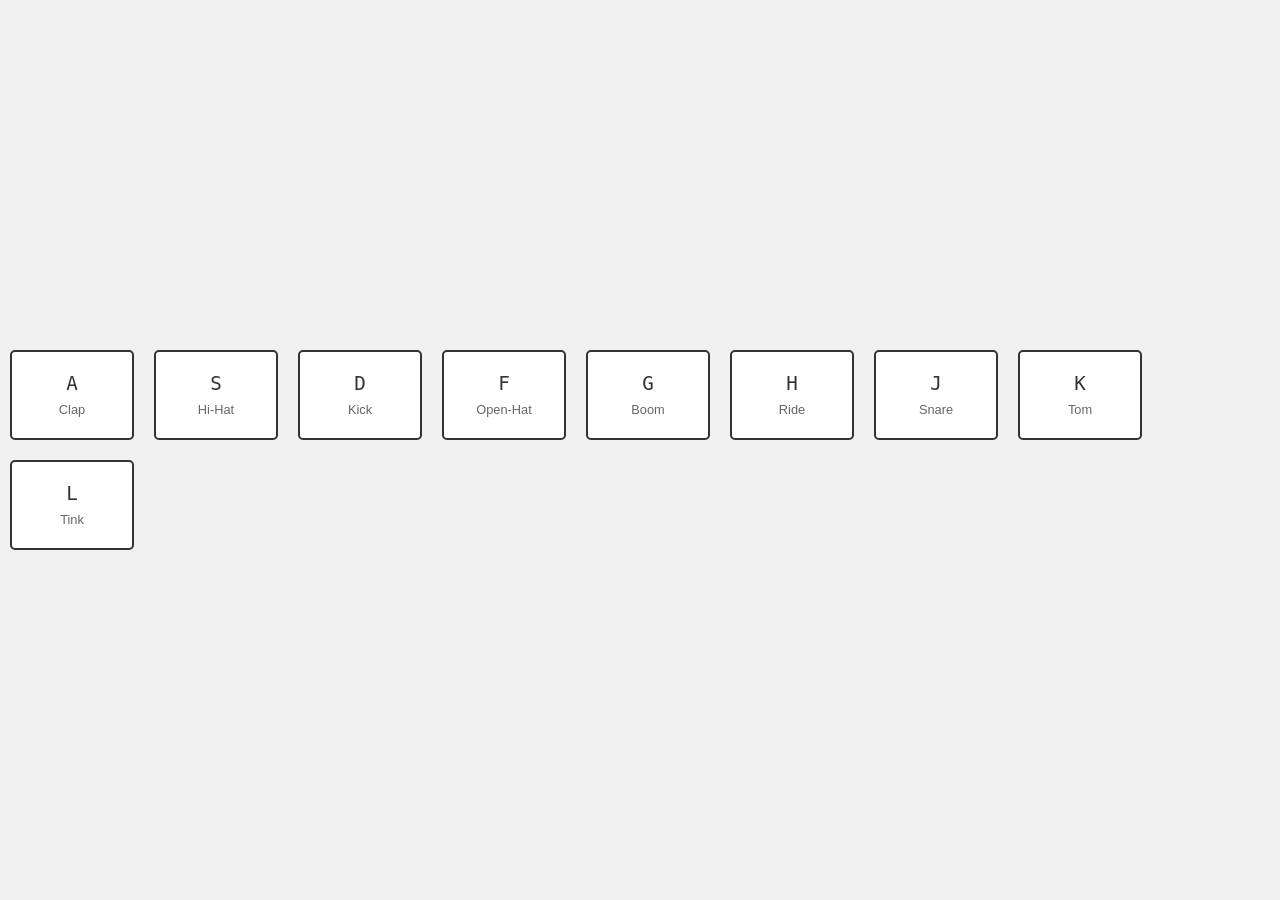
==== index.html @ 4a757ed3 "Initial files" ====
<!DOCTYPE html>
<html lang="en">
<head>
    <meta charset="UTF-8">
    <meta name="viewport" content="width=device-width, initial-scale=1.0">
    <title>Interactive Drum Kit</title>
    <link rel="stylesheet" href="/css/style.css">
</head>
<body>
    <div class="container">
        <div data-key="65" class="key">
            <kbd>A</kbd>
            <span class="sound">Clap</span>
        </div>
        <div data-key="83" class="key">
            <kbd>S</kbd>
            <span class="sound">Hi-Hat</span>
        </div>
        <div data-key="68" class="key">
            <kbd>D</kbd>
            <span class="sound">Kick</span>
        </div>
        <div data-key="70" class="key">
            <kbd>F</kbd>
            <span class="sound">Open-Hat</span>
        </div>
        <div data-key="71" class="key">
            <kbd>G</kbd>
            <span class="sound">Boom</span>
        </div>
        <div data-key="72" class="key">
            <kbd>H</kbd>
            <span class="sound">Ride</span>
        </div>
        <div data-key="74" class="key">
            <kbd>J</kbd>
            <span class="sound">Snare</span>
        </div>
        <div data-key="75" class="key">
            <kbd>K</kbd>
            <span class="sound">Tom</span>
        </div>
        <div data-key="76" class="key">
            <kbd>L</kbd>
            <span class="sound">Tink</span>
        </div>
    </div>
    <audio data-key="65" src="sounds/clap.wav"></audio>
    <audio data-key="83" src="sounds/hihat.wav"></audio>
    <audio data-key="68" src="sounds/kick.wav"></audio>
    <audio data-key="70" src="sounds/openhat.wav"></audio>
    <audio data-key="71" src="sounds/boom.wav"></audio>
    <audio data-key="72" src="sounds/ride.wav"></audio>
    <audio data-key="74" src="sounds/snare.mp3"></audio>
    <audio data-key="75" src="sounds/tom.wav"></audio>
    <audio data-key="76" src="sounds/tink.wav"></audio>
    <script src="/js/script.js"></script>
</body>
</html>
---- css/style.css ----
body {
    margin: 0;
    font-family: 'Arial', sans-serif;
    display: flex;
    justify-content: center;
    align-items: center;
    height: 100vh;
    background-color: #f0f0f0;
}

.container {
    display: flex;
    flex-wrap: wrap;
}

.key {
    border: 2px solid #333;
    border-radius: 5px;
    margin: 10px;
    padding: 20px;
    text-align: center;
    width: 80px;
    cursor: pointer;
    background-color: #fff;
    transition: background-color 0.2s ease;
}

.key:hover {
    background-color: #ddd;
}

kbd {
    font-size: 1.2rem;
    display: block;
    margin-bottom: 5px;
    color: #333;
}

.sound {
    font-size: 0.8rem;
    color: #666;
}
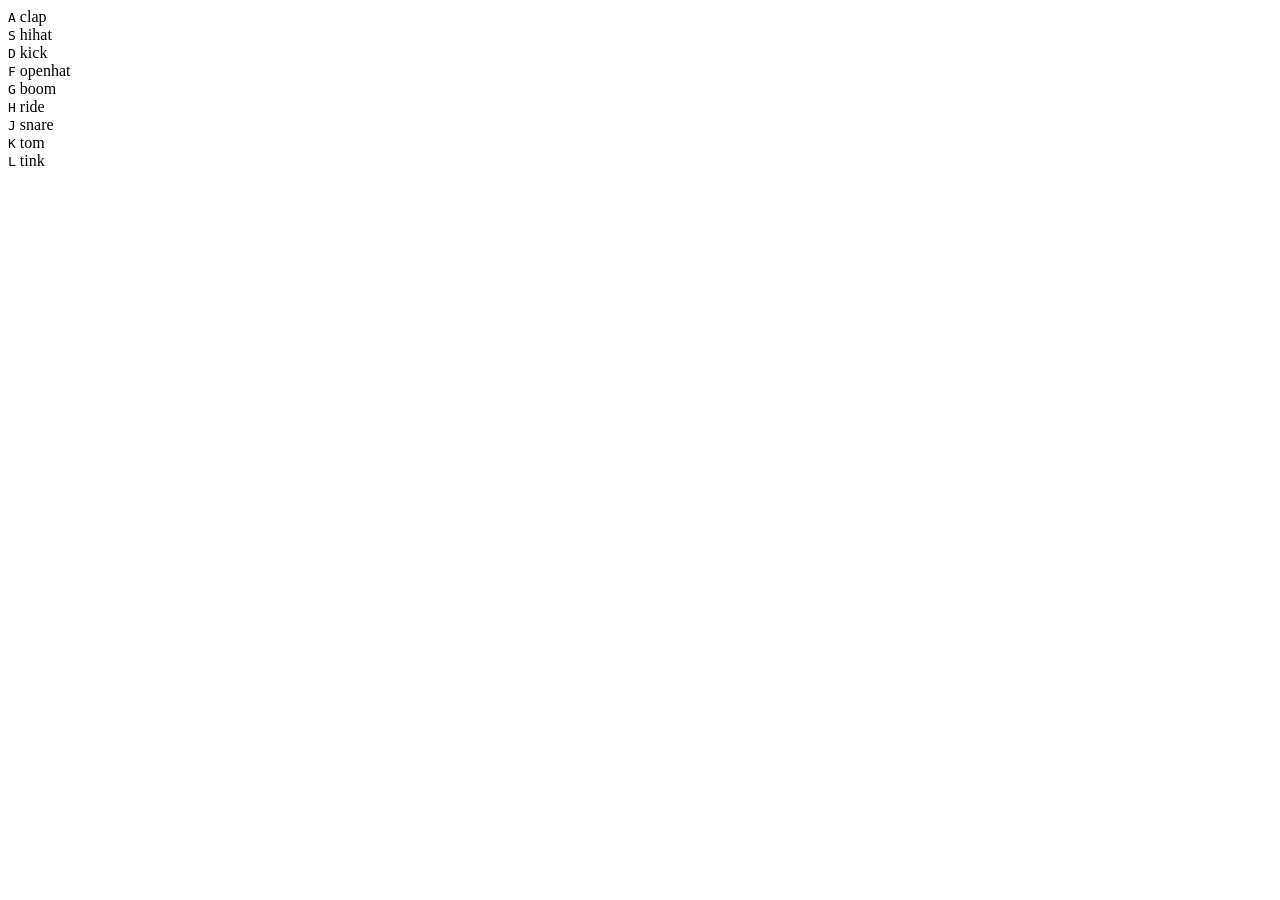
==== commit 6c4ac623: "Renamed index" ====
--- a/index.html
+++ b/index.html
@@ -1,59 +1,78 @@
 <!DOCTYPE html>
 <html lang="en">
 <head>
-    <meta charset="UTF-8">
-    <meta name="viewport" content="width=device-width, initial-scale=1.0">
-    <title>Interactive Drum Kit</title>
-    <link rel="stylesheet" href="/css/style.css">
+  <meta charset="UTF-8">
+  <title>JS Drum Kit</title>
+  <link rel="stylesheet" href="style.css">
+  <link rel="icon" href="https://fav.farm/🔥" />
 </head>
 <body>
-    <div class="container">
-        <div data-key="65" class="key">
-            <kbd>A</kbd>
-            <span class="sound">Clap</span>
-        </div>
-        <div data-key="83" class="key">
-            <kbd>S</kbd>
-            <span class="sound">Hi-Hat</span>
-        </div>
-        <div data-key="68" class="key">
-            <kbd>D</kbd>
-            <span class="sound">Kick</span>
-        </div>
-        <div data-key="70" class="key">
-            <kbd>F</kbd>
-            <span class="sound">Open-Hat</span>
-        </div>
-        <div data-key="71" class="key">
-            <kbd>G</kbd>
-            <span class="sound">Boom</span>
-        </div>
-        <div data-key="72" class="key">
-            <kbd>H</kbd>
-            <span class="sound">Ride</span>
-        </div>
-        <div data-key="74" class="key">
-            <kbd>J</kbd>
-            <span class="sound">Snare</span>
-        </div>
-        <div data-key="75" class="key">
-            <kbd>K</kbd>
-            <span class="sound">Tom</span>
-        </div>
-        <div data-key="76" class="key">
-            <kbd>L</kbd>
-            <span class="sound">Tink</span>
-        </div>
+
+
+  <div class="keys">
+    <div data-key="65" class="key">
+      <kbd>A</kbd>
+      <span class="sound">clap</span>
     </div>
-    <audio data-key="65" src="sounds/clap.wav"></audio>
-    <audio data-key="83" src="sounds/hihat.wav"></audio>
-    <audio data-key="68" src="sounds/kick.wav"></audio>
-    <audio data-key="70" src="sounds/openhat.wav"></audio>
-    <audio data-key="71" src="sounds/boom.wav"></audio>
-    <audio data-key="72" src="sounds/ride.wav"></audio>
-    <audio data-key="74" src="sounds/snare.mp3"></audio>
-    <audio data-key="75" src="sounds/tom.wav"></audio>
-    <audio data-key="76" src="sounds/tink.wav"></audio>
-    <script src="/js/script.js"></script>
+    <div data-key="83" class="key">
+      <kbd>S</kbd>
+      <span class="sound">hihat</span>
+    </div>
+    <div data-key="68" class="key">
+      <kbd>D</kbd>
+      <span class="sound">kick</span>
+    </div>
+    <div data-key="70" class="key">
+      <kbd>F</kbd>
+      <span class="sound">openhat</span>
+    </div>
+    <div data-key="71" class="key">
+      <kbd>G</kbd>
+      <span class="sound">boom</span>
+    </div>
+    <div data-key="72" class="key">
+      <kbd>H</kbd>
+      <span class="sound">ride</span>
+    </div>
+    <div data-key="74" class="key">
+      <kbd>J</kbd>
+      <span class="sound">snare</span>
+    </div>
+    <div data-key="75" class="key">
+      <kbd>K</kbd>
+      <span class="sound">tom</span>
+    </div>
+    <div data-key="76" class="key">
+      <kbd>L</kbd>
+      <span class="sound">tink</span>
+    </div>
+  </div>
+
+  <audio data-key="65" src="sounds/clap.wav"></audio>
+  <audio data-key="83" src="sounds/hihat.wav"></audio>
+  <audio data-key="68" src="sounds/kick.wav"></audio>
+  <audio data-key="70" src="sounds/openhat.wav"></audio>
+  <audio data-key="71" src="sounds/boom.wav"></audio>
+  <audio data-key="72" src="sounds/ride.wav"></audio>
+  <audio data-key="74" src="sounds/snare.wav"></audio>
+  <audio data-key="75" src="sounds/tom.wav"></audio>
+  <audio data-key="76" src="sounds/tink.wav"></audio>
+
+<script>
+  window.addEventListener('keydown', function(e){
+    const audio = document.querySelector(`audio[data-key="${e.keyCode}"]`);
+    const key = document.querySelector(`div[data-key="${e.keyCode}"]`);
+    key.classList.add('playing');
+    if(!audio) return;
+    audio.currentTime = 0;
+    audio.play();
+  });
+  window.addEventListener('keyup', function(e){
+    const key = document.querySelector(`div[data-key="${e.keyCode}"]`);
+    key.classList.remove('playing');
+  });
+</script>
+
+
 </body>
 </html>
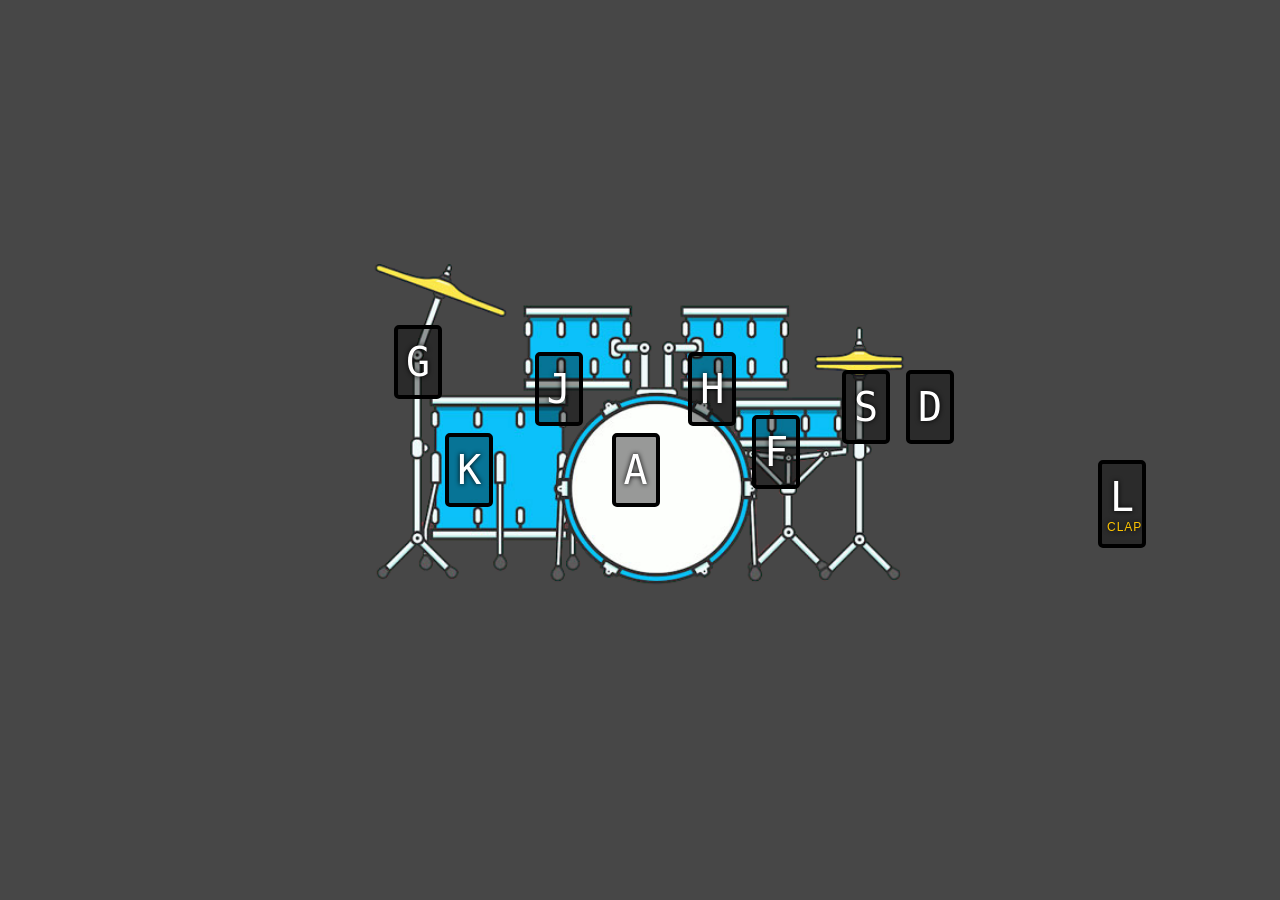
==== commit 83faa3f6: "Added new sounds, image of drumkit and placed the divs near each part of drum kit. Not responsive" ====
--- a/index.html
+++ b/index.html
@@ -8,55 +8,49 @@
 </head>
 <body>
 
-
+<div class="drum">
+  <img src="drums.png" alt="">
   <div class="keys">
-    <div data-key="65" class="key">
+    <div data-key="65" class="key kick">
       <kbd>A</kbd>
-      <span class="sound">clap</span>
     </div>
-    <div data-key="83" class="key">
+    <div data-key="83" class="key hithat">
       <kbd>S</kbd>
-      <span class="sound">hihat</span>
     </div>
-    <div data-key="68" class="key">
+    <div data-key="68" class="key hithatopen">
       <kbd>D</kbd>
-      <span class="sound">kick</span>
     </div>
-    <div data-key="70" class="key">
+    <div data-key="70" class="key snare">
       <kbd>F</kbd>
-      <span class="sound">openhat</span>
     </div>
-    <div data-key="71" class="key">
+    <div data-key="71" class="key ride">
       <kbd>G</kbd>
-      <span class="sound">boom</span>
     </div>
-    <div data-key="72" class="key">
+    <div data-key="72" class="key tom1">
       <kbd>H</kbd>
-      <span class="sound">ride</span>
     </div>
-    <div data-key="74" class="key">
+    <div data-key="74" class="key tom2">
       <kbd>J</kbd>
-      <span class="sound">snare</span>
     </div>
-    <div data-key="75" class="key">
+    <div data-key="75" class="key tomfl">
       <kbd>K</kbd>
-      <span class="sound">tom</span>
     </div>
-    <div data-key="76" class="key">
+    <div data-key="76" class="key clap">
       <kbd>L</kbd>
-      <span class="sound">tink</span>
+      <span class="sound">Clap</span>
     </div>
   </div>
+</div>
 
-  <audio data-key="65" src="sounds/clap.wav"></audio>
+  <audio data-key="65" src="sounds/kick.wav"></audio>
   <audio data-key="83" src="sounds/hihat.wav"></audio>
-  <audio data-key="68" src="sounds/kick.wav"></audio>
-  <audio data-key="70" src="sounds/openhat.wav"></audio>
-  <audio data-key="71" src="sounds/boom.wav"></audio>
-  <audio data-key="72" src="sounds/ride.wav"></audio>
-  <audio data-key="74" src="sounds/snare.wav"></audio>
-  <audio data-key="75" src="sounds/tom.wav"></audio>
-  <audio data-key="76" src="sounds/tink.wav"></audio>
+  <audio data-key="68" src="sounds/openhat.wav"></audio>
+  <audio data-key="70" src="sounds/snare.wav"></audio>
+  <audio data-key="71" src="sounds/ride.wav"></audio>
+  <audio data-key="72" src="sounds/tom1.wav"></audio>
+  <audio data-key="74" src="sounds/tom2.wav"></audio>
+  <audio data-key="75" src="sounds/tomfl.wav"></audio>
+  <audio data-key="76" src="sounds/clap.wav"></audio>
 
 <script>
   window.addEventListener('keydown', function(e){
--- a/style.css
+++ b/style.css
@@ -0,0 +1,109 @@
+html {
+  font-size: 10px;
+  background-color: #474747;
+}
+
+.drum {
+  display: flex;
+  justify-content: center;
+  align-items: center;
+  width: 100%;
+  height: 100vh;
+  
+}
+
+.drum img {
+  width: 70%;
+}
+
+body,html {
+  margin: 0;
+  padding: 0;
+  font-family: sans-serif;
+}
+
+.keys {
+}
+
+.key {
+  border: .4rem solid black;
+  border-radius: .5rem;
+  margin: 1rem;
+  padding: 1rem .5rem;
+  transition: all .07s ease;
+  width: 3rem;
+  text-align: center;
+  color: white;
+  background: rgba(0,0,0,0.4);
+  text-shadow: 0 0 .5rem black;
+}
+
+.kick { 
+  position: absolute;
+  top: 47%;
+  left: 47%;
+}
+
+.hithat {
+  position: absolute;
+  top: 40%;
+  left: 65%;
+}
+
+.hithatopen {
+  position: absolute;
+  top: 40%;
+  left: 70%;
+}
+
+.snare {
+  position: absolute;
+  top: 45%;
+  left: 58%;
+}
+
+.ride {
+  position: absolute;
+  top: 35%;
+  left: 30%;
+}
+
+.tom1 {
+  position: absolute;
+  top: 38%;
+  left: 53%;
+}
+
+.tom2 {
+  position: absolute;
+  top: 38%;
+  left: 41%;
+}
+
+.tomfl {
+  position: absolute;
+  top: 47%;
+  left: 34%;
+}
+
+.clap {
+  position: absolute;
+}
+
+.playing {
+  transform: scale(1.1);
+  border-color: #ffc600;
+  box-shadow: 0 0 1rem #ffc600;
+}
+
+kbd {
+  display: block;
+  font-size: 4rem;
+}
+
+.sound {
+  font-size: 1.2rem;
+  text-transform: uppercase;
+  letter-spacing: .1rem;
+  color: #ffc600;
+}
